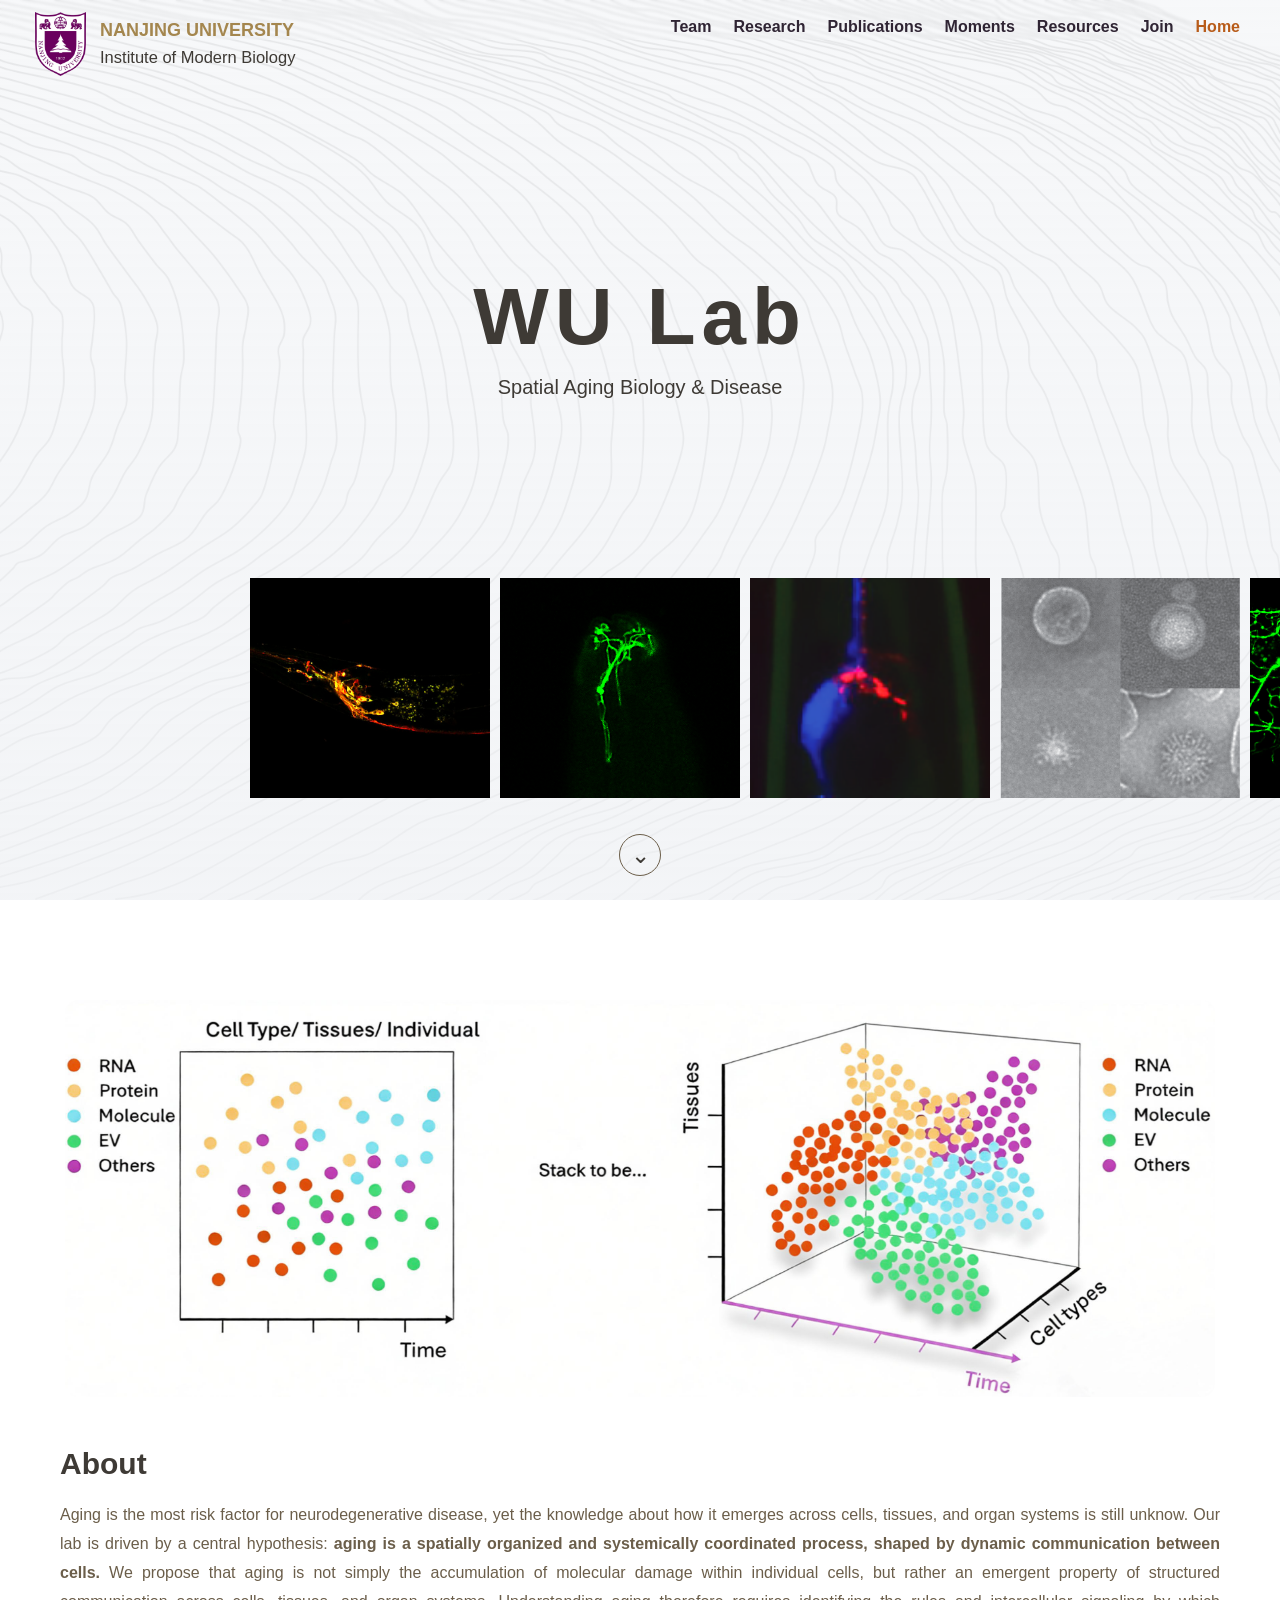
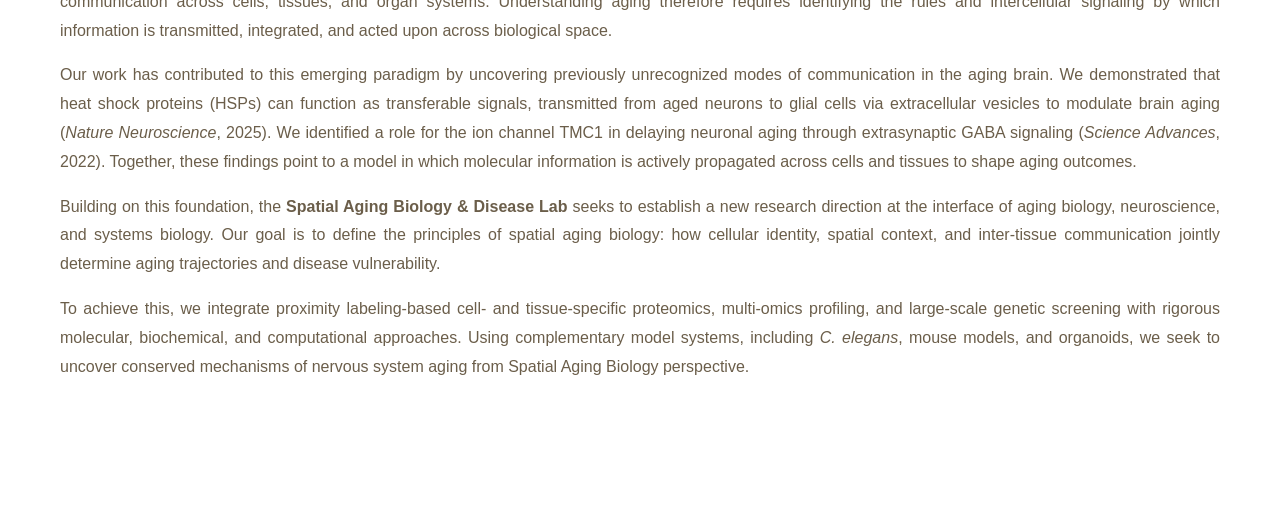
==== index.html @ f55fcb5c "Update index.html" ====
<!DOCTYPE html>
<html lang="en">
<head>
<meta charset="UTF-8">
<title>WU Lab</title>
<link rel="stylesheet" href="css/style.css">
</head>

<body>

<!-- ================= HERO ================= -->
<div class="hero">

    <!-- glass bar -->
    <div class="top-glass-bar"></div>

    <div class="overlay">

        <!-- LOGO -->
        <div class="logo-block">
            <img src="./home/logo-nju.png" class="logo-img">

            <div class="logo-text">
                <div class="logo-line1">NANJING UNIVERSITY</div>
                <div class="logo-line2">Institute of Modern Biology</div>
            </div>
        </div>

        <!-- NAV -->
        <div class="top-right">
            <a href="team.html">Team</a>
            <a href="research.html">Research</a>
            <a href="publications.html">Publications</a>
            <a href="moments.html">Moments</a>
            <a href="resources.html">Resources</a>
            <a href="join.html">Join</a>
            <a href="index.html" class="active">Home</a>
        </div>

        <!-- CENTER -->
        <div class="hero-center">
            <div class="lab-title">WU Lab</div>
            <h1>Spatial Aging Biology & Disease</h1>
        </div>

        <!-- ================= AUTO FLOW STRIP ================= -->
<div class="photo-strip-wrapper" id="wrapper">

    <div class="photo-strip" id="flow">

        <video autoplay muted loop playsinline>
            <source src="./home/home_1.mp4">
        </video>

        <img src="./home/home_2.png"> 
        <img src="./home/home_9.png">
        <img src="./home/home_3.png">
        <img src="./home/home_4.png">
        <img src="./home/home_5.png">
        <img src="./home/home_6.png">
        <img src="./home/home_7.jpg">
        <img src="./home/home_8.png">
        
        <!-- duplicate -->
        <video autoplay muted loop playsinline>
            <source src="./home/home_1.mp4">
        </video>

        <img src="./home/home_2.png"> 
        <img src="./home/home_9.png">
        <img src="./home/home_3.png">
        <img src="./home/home_4.png">
        <img src="./home/home_5.png">
        <img src="./home/home_6.png">
        <img src="./home/home_7.jpg">
        <img src="./home/home_8.png">

    </div>
</div>
        <!-- SCROLL -->
        <div class="scroll-down">
            <div class="circle">
                <div class="arrow">⌄</div>
            </div>
        </div>

    </div>
</div>

<!-- ================= JS (轻量增强：中间放大感) ================= -->
<script>
const strip = document.getElementById("flow");
const wrapper = document.getElementById("wrapper");

let speed = 0.6;
let paused = false;

function autoScroll() {
    if (!paused) {
        wrapper.scrollLeft += speed;

        if (wrapper.scrollLeft >= strip.scrollWidth / 2) {
            wrapper.scrollLeft = 0;
        }
    }
    requestAnimationFrame(autoScroll);
}

wrapper.addEventListener("mouseenter", () => {
    paused = true;
});

wrapper.addEventListener("mouseleave", () => {
    paused = false;
});

autoScroll();
</script>
<!-- ================= CONTENT ================= -->
<div class="content">
    <img src="homepage.jpeg" class="home-img">

    <section class="about">
        <h2>About</h2>

        <p>
            Aging is the most risk factor for neurodegenerative disease, yet the knowledge about how it emerges across cells, tissues, and organ systems is still unknow. 
            Our lab is driven by a central hypothesis: <strong>aging is a spatially organized and systemically coordinated process, shaped by dynamic communication between cells.</strong> 
            We propose that aging is not simply the accumulation of molecular damage within individual cells, but rather an emergent property of structured communication across cells, 
            tissues, and organ systems. Understanding aging therefore requires identifying the rules and intercellular signaling by which information is transmitted, integrated, 
            and acted upon across biological space.
        </p>

        <p>
            Our work has contributed to this emerging paradigm by uncovering previously unrecognized modes of communication in the aging brain. We demonstrated that heat shock proteins (HSPs) can 
            function as transferable signals, transmitted from aged neurons to glial cells via extracellular vesicles to modulate brain aging (<em>Nature Neuroscience</em>, 2025). 
            We identified a role for the ion channel TMC1 in delaying neuronal aging through extrasynaptic GABA signaling (<em>Science Advances</em>, 2022). 
            Together, these findings point to a model in which molecular information is actively propagated across cells and tissues to shape aging outcomes.
        </p>

        <p>
            Building on this foundation, the <strong>Spatial Aging Biology & Disease Lab</strong> seeks to establish a new research direction at the interface of aging biology, 
            neuroscience, and systems biology. Our goal is to define the principles of spatial aging biology: how cellular identity, spatial context, 
            and inter-tissue communication jointly determine aging trajectories and disease vulnerability.
        </p>

        <p>
           To achieve this, we integrate proximity labeling-based cell- and tissue-specific proteomics, multi-omics profiling, 
            and large-scale genetic screening with rigorous molecular, biochemical, and computational approaches. Using complementary model systems, including <em>C. elegans</em>, 
            mouse models, and organoids, we seek to uncover conserved mechanisms of nervous system aging from Spatial Aging Biology perspective.
        </p>
    </section>
</div>

</body>
</html>
---- css/style.css ----
:root {
    --bg: #ffffff;
    --title: #3E3A35;
    --nav: #2F2433;
    --quote: #6B5E4A;
    --accent: #570E52;
}

* {
    box-sizing: border-box;
}

body {
    margin: 0;
    font-family: Arial, sans-serif;
    background: #fff;
    color: var(--title);
}

/* ================= HERO ================= */
.hero {
    height: 100vh;
    position: relative;
    background: url("../home/bg.png") center/cover no-repeat;
    z-index: 0;
}

/* overlay */
.overlay {
    position: absolute;
    inset: 0;
    z-index: 2;
    background: linear-gradient(
        rgba(240,242,245,0.55),
        rgba(240,242,245,0.82)
    );
}
.logo-block,
.top-right,
.hero-center,
.photo-strip-wrapper {
    position: relative;
    z-index: 10;
}
/* ================= GLASS NAV ================= */
/* ：bar不挡按钮 */
.top-glass-bar {
    position: fixed;
    top: 0;
    left: 0;
    width: 100%;
    height: 40px;
    background: rgba(255,255,255,0.03);
    backdrop-filter: blur(1px);
    -webkit-backdrop-filter: blur(1px);
    border-bottom: 1px solid rgba(255,255,255,0.05);
    z-index: 1;
    pointer-events: none;
}

/* ================= LOGO ================= */
.logo-block {
    position: fixed;
    top: 12px;
    left: 35px;
    z-index: 101;
    display: flex;
    gap: 14px;
    align-items: center;
     z-index: 1000;
}

.logo-img {
    height: 64px;
}

.logo-line1 {
    font-size: 18px;
    font-weight: 700;
    color:#a4864e;
    position: relative;
    top: -2px;
}

.logo-line2 {
    font-size: 16.5px;
    font-weight: 500;
}

.logo-text {  /*logo两行间距*/
    display: flex;
    flex-direction: column;
    gap: 5px;
}
/* ================= NAV ================= */
.top-right {
    position: fixed;
    top: 18px;
    right: 40px;
    display: flex;
    gap: 22px;
    z-index: 1000;
}
.top-right a {
    text-decoration: none;
    color: var(--nav);
    font-size: 16px;
    font-weight: 600;
    display: inline-block;
    transition: color 0.25s ease, transform 0.25s ease;
}

.top-right a:hover {
    color: #A63D1E;
    transform: scale(1.08);
}
.top-right a.active {
    color: #B85C1A;
    font-weight: 700;
}

/* ================= CENTER ================= */
.hero-center {
    position: absolute;
    top: 38%;
    left: 50%;
    transform: translate(-50%, -50%);
    text-align: center;
     z-index: 1000;
}

.lab-title {
    font-size: 80px;
    font-weight: 700;
    letter-spacing: 6px;
}

.hero-center h1 {
    font-size: 20px;
    font-weight: 500;
}

/* ================= PHOTO STRIP (AUTO LOOP) ================= */
.photo-strip-wrapper {
    position: absolute;
    bottom: clamp(50px, 8vh, 90px);
    left: 0;
    width: 100%;
    overflow-x: scroll;/*x轴能放大*/
    overflow-y: visible;/*y轴也能放大*/
    scrollbar-width: none;
    z-index: 10;
    padding: 30px 0;/*给hover预留空间*/
}
.photo-strip-wrapper::-webkit-scrollbar {
    display: none;
}

.photo-strip {
    display: flex;
    gap: 10px;       /*图片间距*/
    width: max-content;
}

.photo-strip img,
.photo-strip video {
    width: 240px;
    height: 220px;
    object-fit: cover;
    flex-shrink: 0;
    transition: transform 0.35s ease;
}

.photo-strip img:hover,
.photo-strip video:hover {
    transform: scale(1.35);     /*放大程度*/
    z-index: 20;
    position: relative;
}
/* ================= SCROLL ================= */
.scroll-down {
    position: absolute;
    bottom: 24px;
    left: 50%;
    transform: translateX(-50%);
    z-index: 5;
}

.circle {
    width: 42px;
    height: 42px;
    border: 1px solid var(--quote);
    border-radius: 50%;
    display: flex;
    justify-content: center;
    align-items: center;
}

.arrow {
    font-size: 23px;
}
/* ================= CONTENT ================= */
.content {
    max-width: 1200px;
    margin: auto;
    padding: 80px 20px;
}

.home-img {
    display: block;
    width: 100%;
    max-width: 1150px;
    height: auto;
    margin: 20px auto 50px;
    border-radius: 14px;
}

/* 图片容器 */
.img-wrapper {
    display: flex;
    justify-content: center;
}

/* ================= TEXT ================= */
section {
    margin-bottom: 60px;
}

h2 {
    font-size: 30px;
    margin-bottom: 20px;
    color: var(--title);
}

p {
    line-height: 1.8;
    color: var(--quote);
    text-align: justify;
}

/* ================= CARDS ================= */
.cards {
    display: grid;
    grid-template-columns: repeat(3, 1fr);
    gap: 24px;
}

.card {
    background: white;
    padding: 24px;
    border-radius: 16px;
    box-shadow: 0 8px 25px rgba(0,0,0,0.06);
    transition: 0.3s;
}

.card:hover {
    transform: translateY(-6px);
}

.card h3 {
    margin-bottom: 12px;
    color: var(--title);
}

.card p {
    color: var(--quote);
}
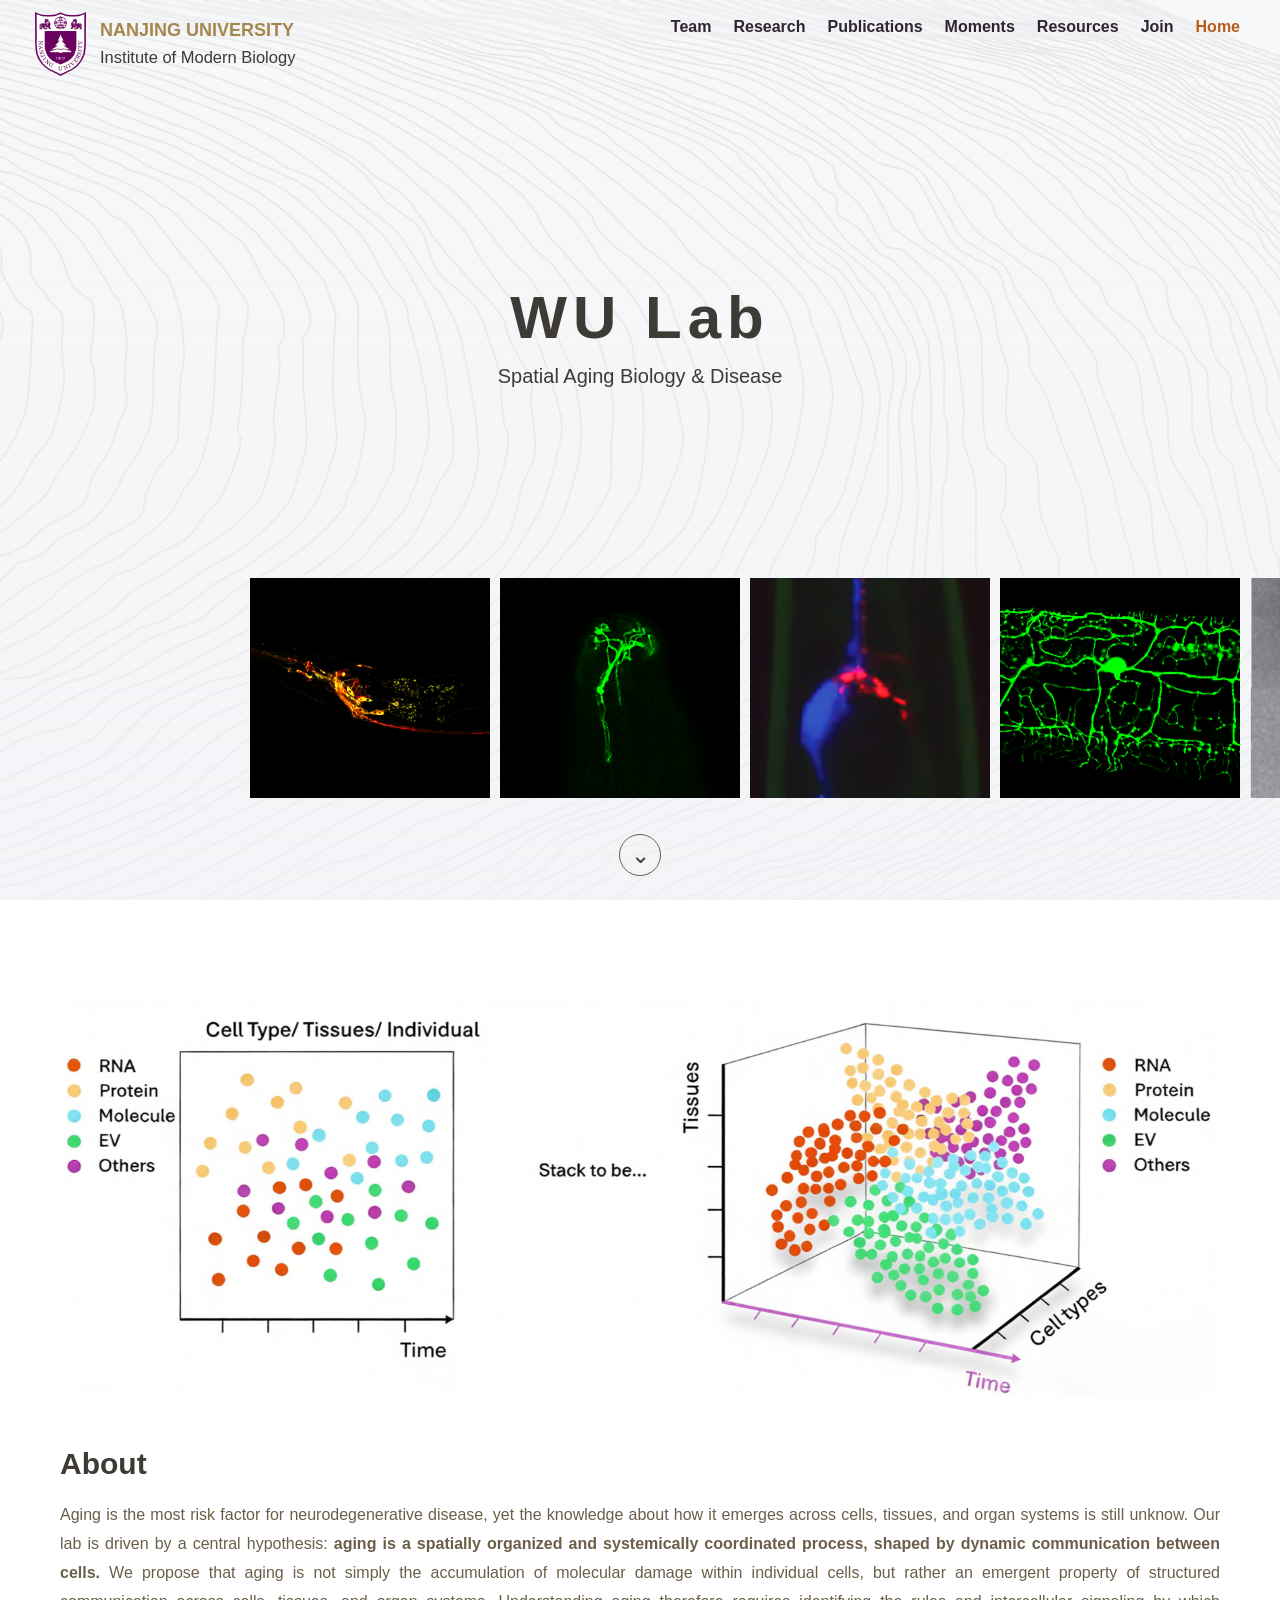
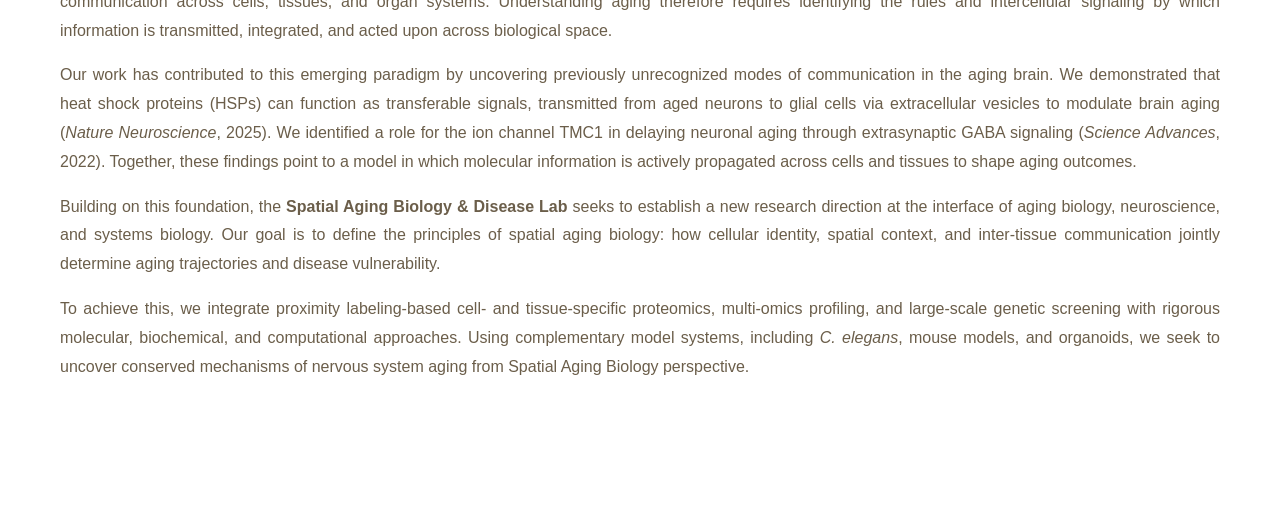
==== commit e0e6d337: "Update index.html" ====
--- a/index.html
+++ b/index.html
@@ -55,8 +55,8 @@
         <img src="./home/home_2.png"> 
         <img src="./home/home_9.png">
         <img src="./home/home_3.png">
+        <img src="./home/home_5.png">
         <img src="./home/home_4.png">
-        <img src="./home/home_5.png">
         <img src="./home/home_6.png">
         <img src="./home/home_7.jpg">
         <img src="./home/home_8.png">
@@ -69,8 +69,8 @@
         <img src="./home/home_2.png"> 
         <img src="./home/home_9.png">
         <img src="./home/home_3.png">
+        <img src="./home/home_5.png">
         <img src="./home/home_4.png">
-        <img src="./home/home_5.png">
         <img src="./home/home_6.png">
         <img src="./home/home_7.jpg">
         <img src="./home/home_8.png">
--- a/css/style.css
+++ b/css/style.css
@@ -130,7 +130,7 @@
 }
 
 .lab-title {
-    font-size: 80px;
+    font-size: 60px;
     font-weight: 700;
     letter-spacing: 6px;
 }
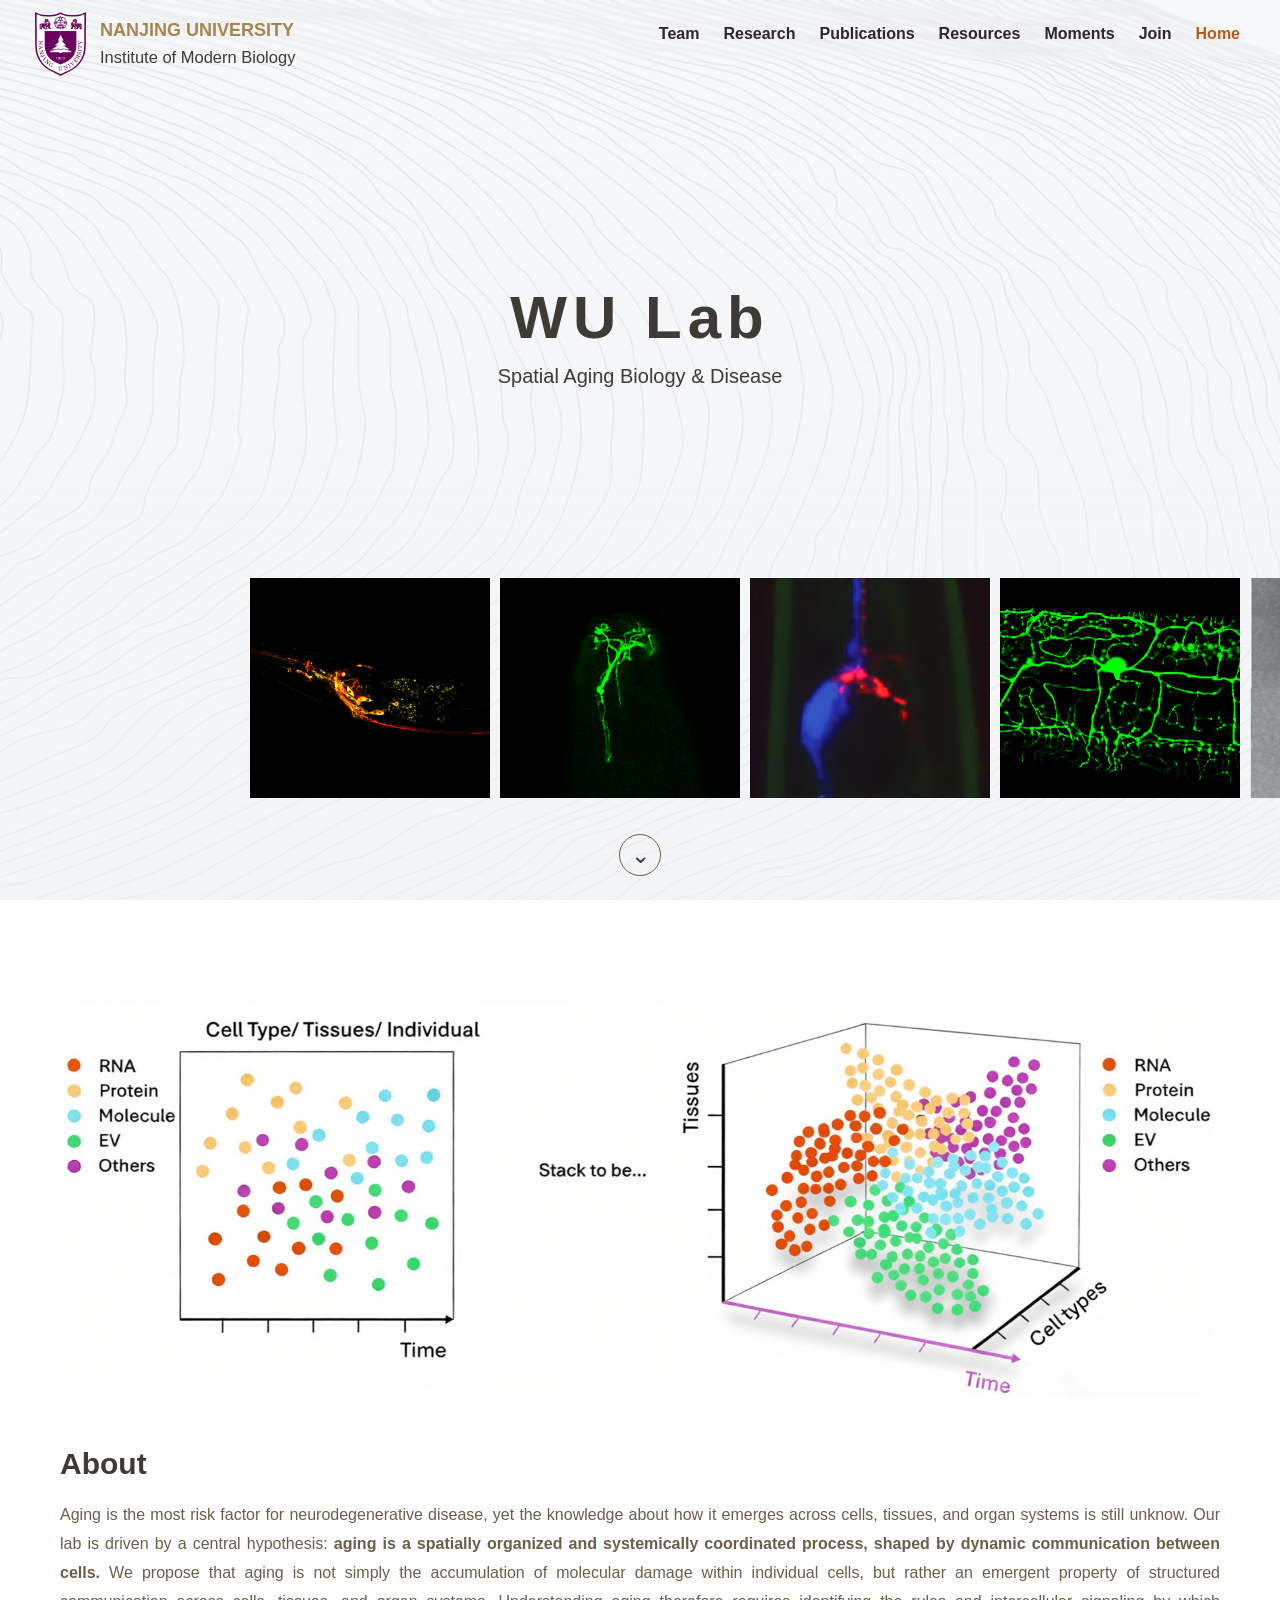
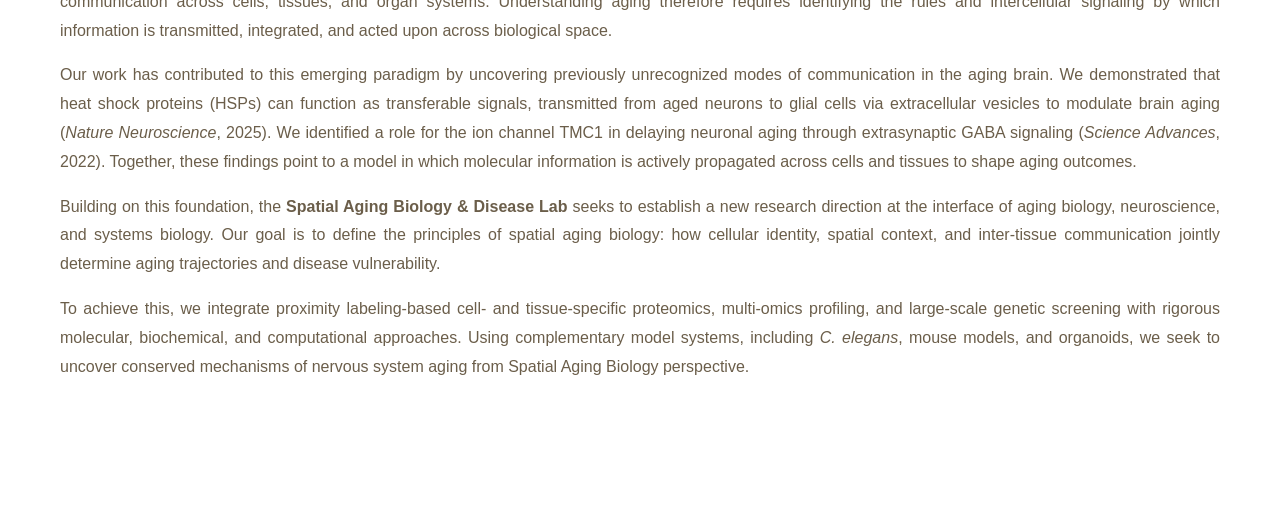
==== commit b6778edb: "Update index.html" ====
--- a/index.html
+++ b/index.html
@@ -31,8 +31,8 @@
             <a href="team.html">Team</a>
             <a href="research.html">Research</a>
             <a href="publications.html">Publications</a>
+            <a href="resources.html">Resources</a>
             <a href="moments.html">Moments</a>
-            <a href="resources.html">Resources</a>
             <a href="join.html">Join</a>
             <a href="index.html" class="active">Home</a>
         </div>
--- a/css/style.css
+++ b/css/style.css
@@ -42,6 +42,68 @@
     position: relative;
     z-index: 10;
 }
+
+/* ================= LOGO ================= */
+.logo-block {
+    position: fixed;
+    top: 12px;
+    left: 35px;
+    z-index: 101;
+    display: flex;
+    gap: 14px;
+    align-items: center;
+     z-index: 1000;
+}
+
+.logo-img {
+    height: 64px;
+}
+
+.logo-line1 {
+    font-size: 18px;
+    font-weight: 700;
+    color:#a4864e;
+    position: relative;
+    top: -2px;
+}
+
+.logo-line2 {
+    font-size: 16.5px;
+    font-weight: 500;
+}
+
+.logo-text {  /*logo两行间距*/
+    display: flex;
+    flex-direction: column;
+    gap: 5px;
+}
+/* ================= NAV ================= */
+.top-right {
+    position: fixed;
+    top: 25px;
+    right: 40px;
+    display: flex;
+    gap: 24px;
+    z-index: 1000;
+}
+.top-right a {
+    text-decoration: none;
+    color: var(--nav);
+    font-size: 16px;
+    font-weight: 600;
+    display: inline-block;
+    transition: color 0.25s ease, transform 0.25s ease;
+}
+
+.top-right a:hover {
+    color: #A63D1E;
+    transform: scale(1.08);
+}
+.top-right a.active {
+    color: #B85C1A;
+    font-weight: 700;
+}
+
 /* ================= GLASS NAV ================= */
 /* ：bar不挡按钮 */
 .top-glass-bar {
@@ -49,74 +111,13 @@
     top: 0;
     left: 0;
     width: 100%;
-    height: 40px;
+    height: 60px;
     background: rgba(255,255,255,0.03);
     backdrop-filter: blur(1px);
     -webkit-backdrop-filter: blur(1px);
     border-bottom: 1px solid rgba(255,255,255,0.05);
     z-index: 1;
     pointer-events: none;
-}
-
-/* ================= LOGO ================= */
-.logo-block {
-    position: fixed;
-    top: 12px;
-    left: 35px;
-    z-index: 101;
-    display: flex;
-    gap: 14px;
-    align-items: center;
-     z-index: 1000;
-}
-
-.logo-img {
-    height: 64px;
-}
-
-.logo-line1 {
-    font-size: 18px;
-    font-weight: 700;
-    color:#a4864e;
-    position: relative;
-    top: -2px;
-}
-
-.logo-line2 {
-    font-size: 16.5px;
-    font-weight: 500;
-}
-
-.logo-text {  /*logo两行间距*/
-    display: flex;
-    flex-direction: column;
-    gap: 5px;
-}
-/* ================= NAV ================= */
-.top-right {
-    position: fixed;
-    top: 18px;
-    right: 40px;
-    display: flex;
-    gap: 22px;
-    z-index: 1000;
-}
-.top-right a {
-    text-decoration: none;
-    color: var(--nav);
-    font-size: 16px;
-    font-weight: 600;
-    display: inline-block;
-    transition: color 0.25s ease, transform 0.25s ease;
-}
-
-.top-right a:hover {
-    color: #A63D1E;
-    transform: scale(1.08);
-}
-.top-right a.active {
-    color: #B85C1A;
-    font-weight: 700;
 }
 
 /* ================= CENTER ================= */
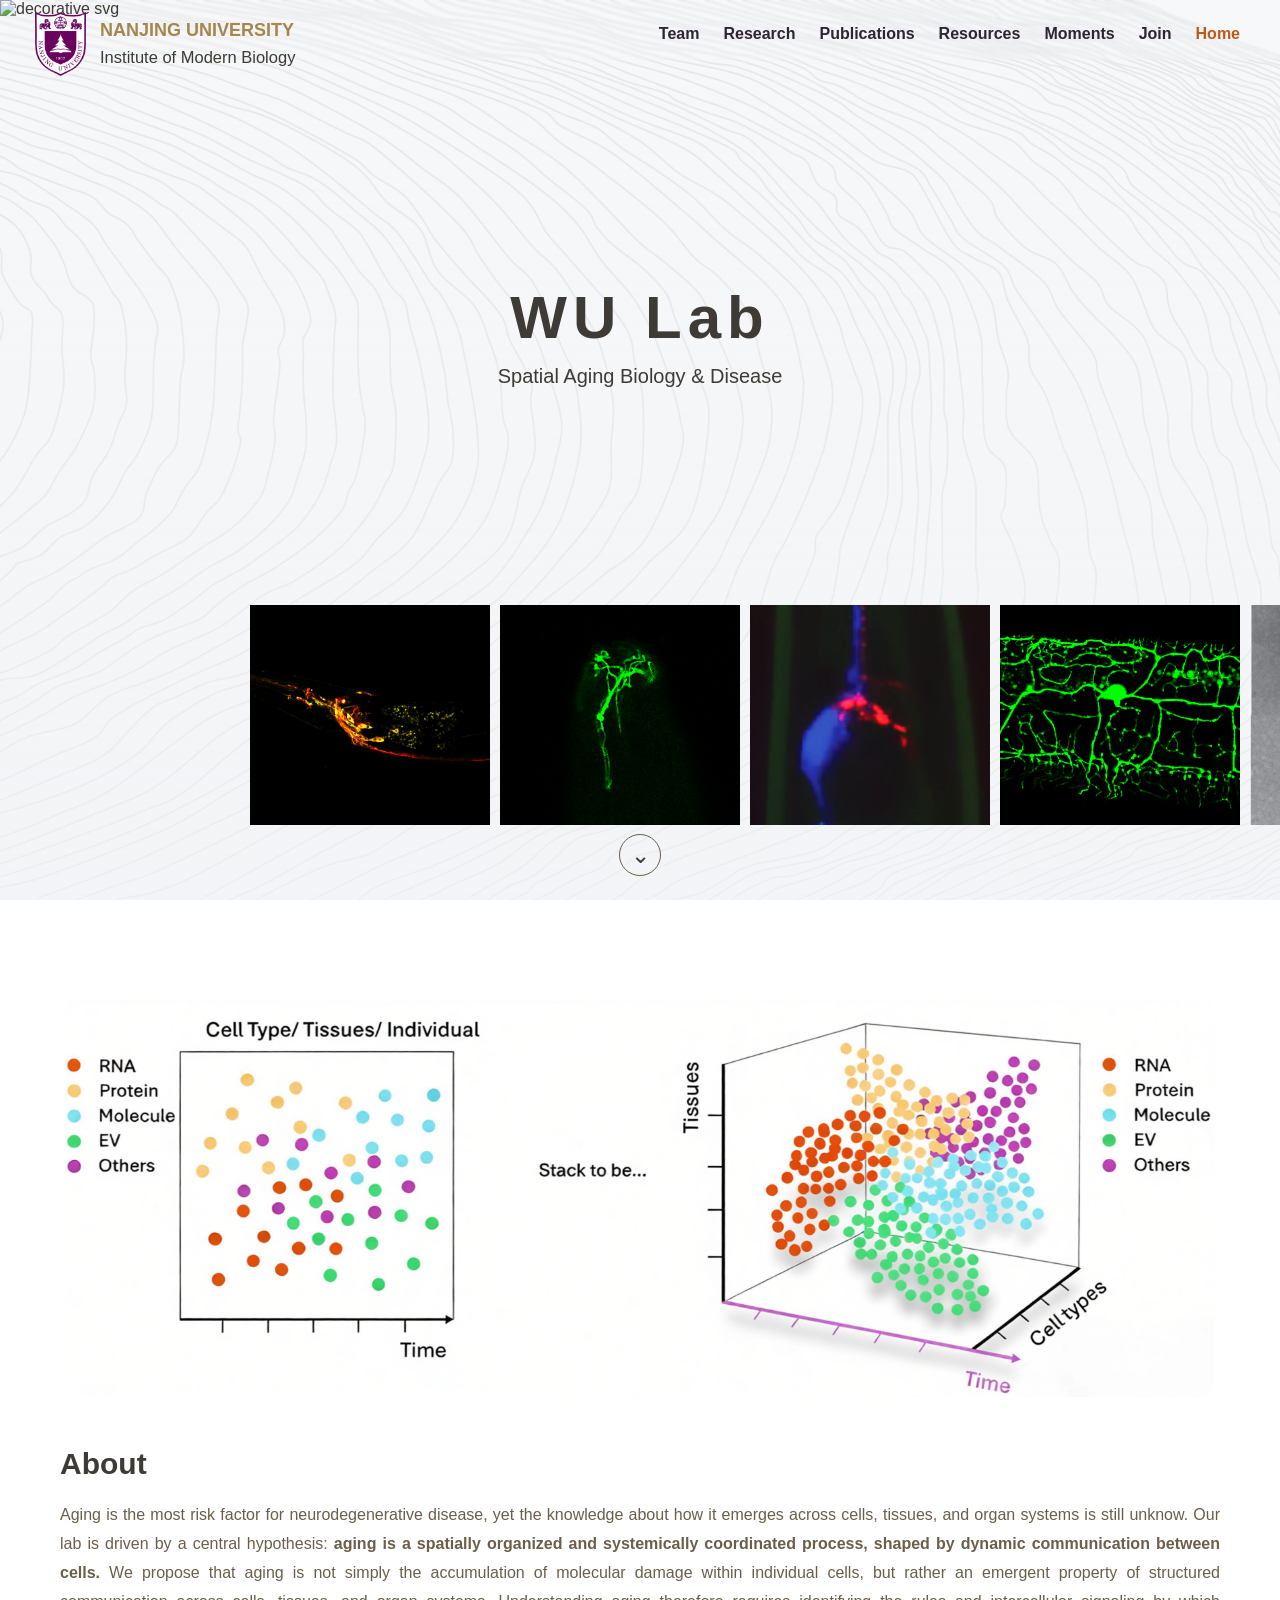
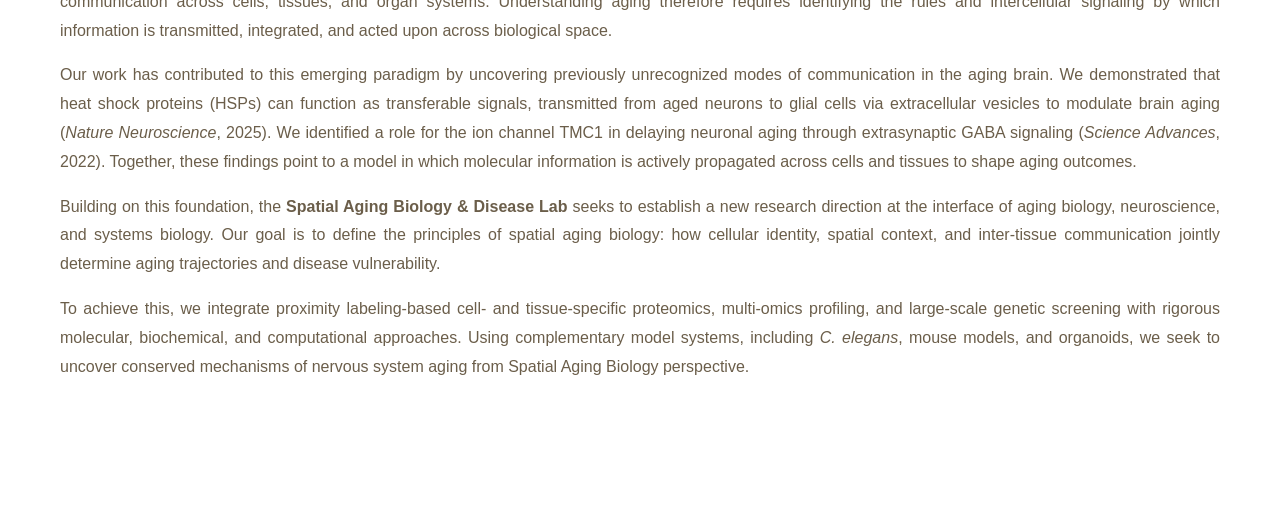
==== commit 989fa6f6: "Update index.html" ====
--- a/index.html
+++ b/index.html
@@ -1,7 +1,7 @@
 <!DOCTYPE html>
 <html lang="en">
 <head>
-<meta charset="UTF-8">
+<meta charset="UTF-8"> 
 <title>WU Lab</title>
 <link rel="stylesheet" href="css/style.css">
 </head>
@@ -77,7 +77,13 @@
 
     </div>
 </div>
-        <!-- SCROLL -->
+        
+<!-- SVG -->
+<div class="hero-svg">
+    <img src="home/neuron-glia-1.svg" alt="decorative svg">
+</div>
+        
+<!-- SCROLL -->
         <div class="scroll-down">
             <div class="circle">
                 <div class="arrow">⌄</div>
--- a/css/style.css
+++ b/css/style.css
@@ -144,7 +144,7 @@
 /* ================= PHOTO STRIP (AUTO LOOP) ================= */
 .photo-strip-wrapper {
     position: absolute;
-    bottom: clamp(50px, 8vh, 90px);
+    bottom: clamp(5px, 8vh, 45px); /*控制整体上下位置*/
     left: 0;
     width: 100%;
     overflow-x: scroll;/*x轴能放大*/
@@ -178,6 +178,7 @@
     z-index: 20;
     position: relative;
 }
+
 /* ================= SCROLL ================= */
 .scroll-down {
     position: absolute;
@@ -200,6 +201,7 @@
 .arrow {
     font-size: 23px;
 }
+
 /* ================= CONTENT ================= */
 .content {
     max-width: 1200px;
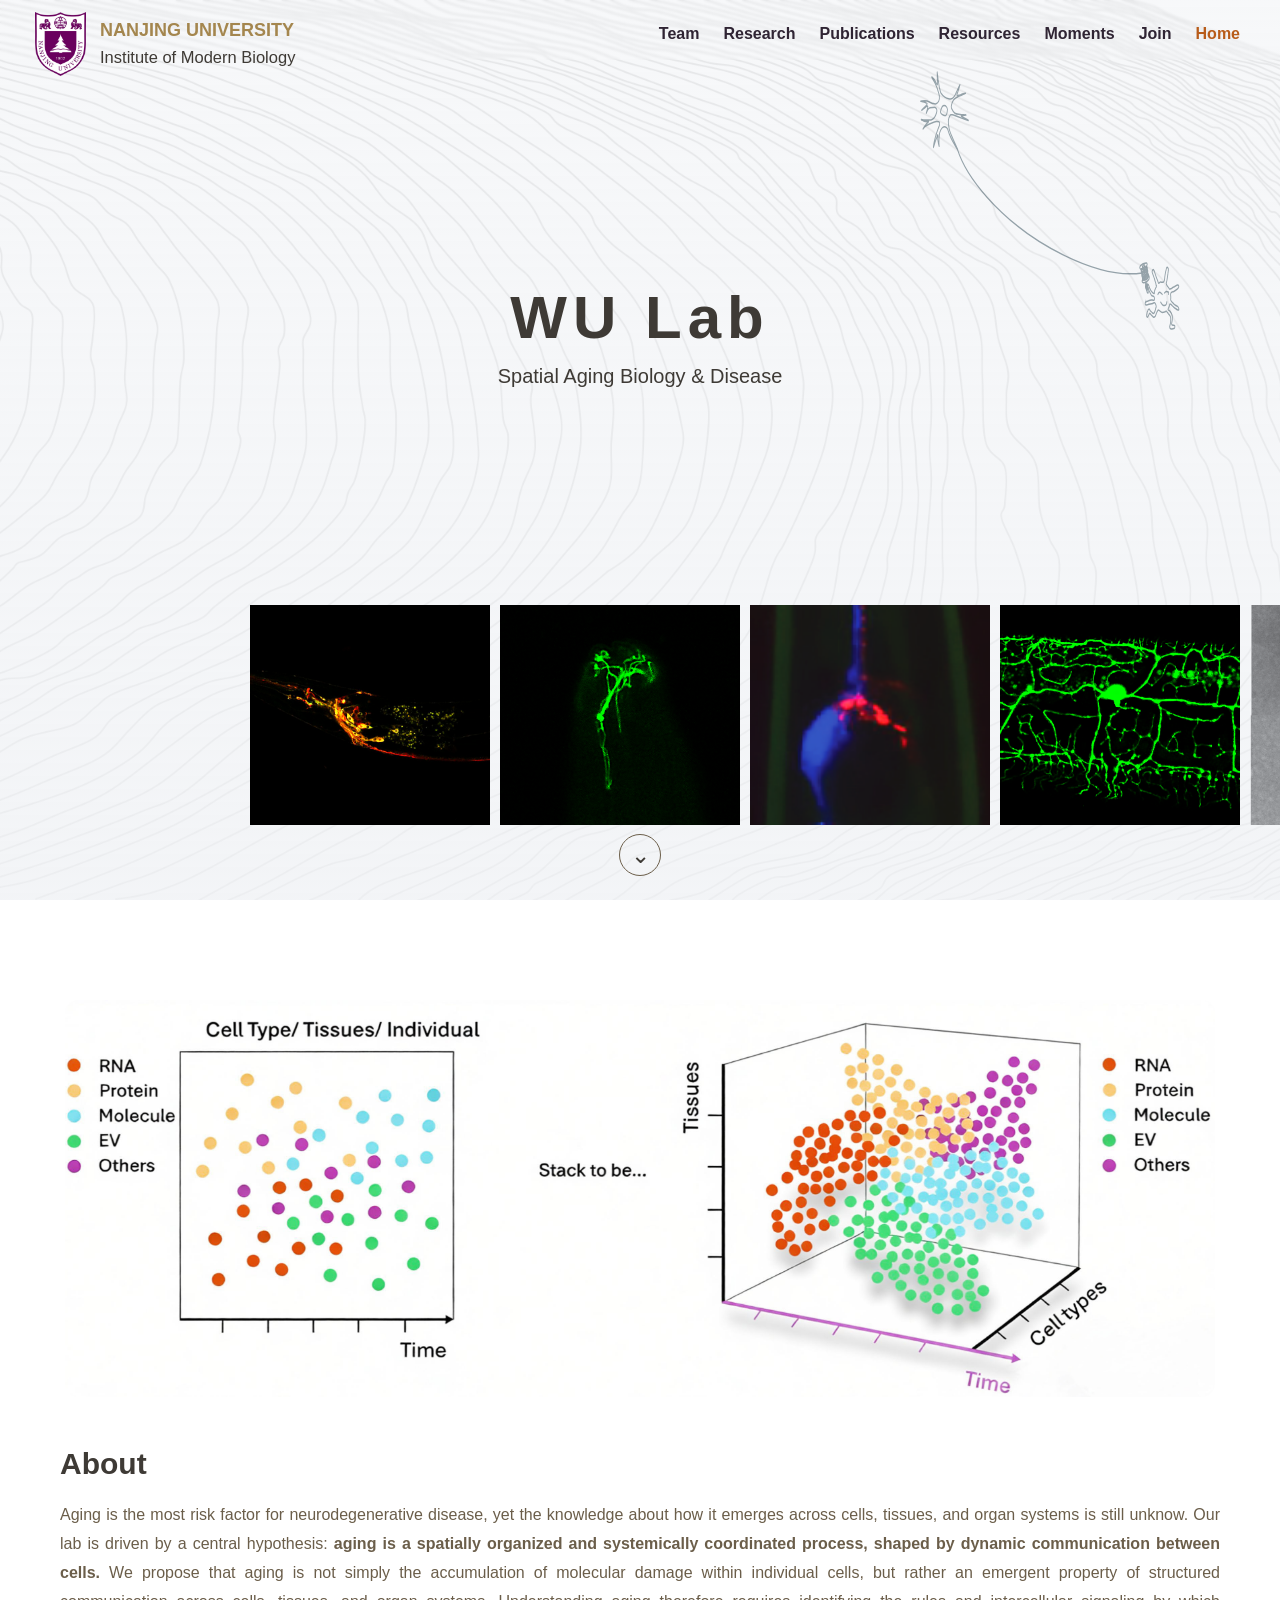
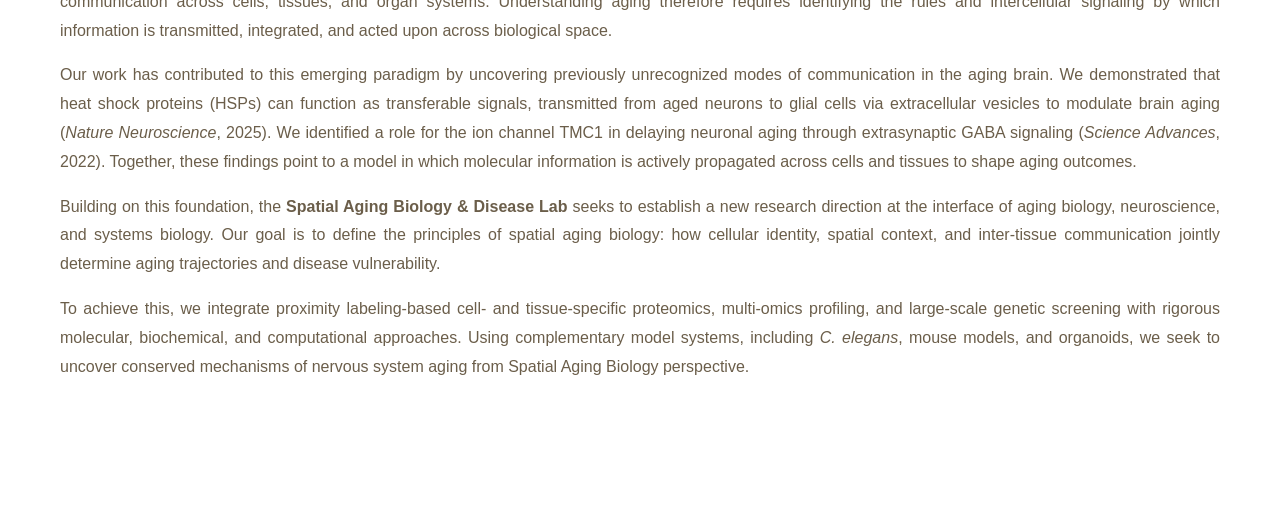
==== commit 25f76c8d: "Update index.html" ====
--- a/index.html
+++ b/index.html
@@ -15,33 +15,38 @@
     <div class="top-glass-bar"></div>
 
     <div class="overlay">
+        
+    <!-- SVG -->
+    <div class="hero-svg">
+        <img src="home/neuron-glia-1.svg" alt="decorative svg">
+    </div>
+    
+    <!-- LOGO -->
+    <div class="logo-block">
+        <img src="./home/logo-nju.png" class="logo-img">
 
-        <!-- LOGO -->
-        <div class="logo-block">
-            <img src="./home/logo-nju.png" class="logo-img">
+        <div class="logo-text">
+            <div class="logo-line1">NANJING UNIVERSITY</div>
+            <div class="logo-line2">Institute of Modern Biology</div>
+        </div>
+    </div>
 
-            <div class="logo-text">
-                <div class="logo-line1">NANJING UNIVERSITY</div>
-                <div class="logo-line2">Institute of Modern Biology</div>
-            </div>
-        </div>
+    <!-- NAV -->
+    <div class="top-right">
+        <a href="team.html">Team</a>
+        <a href="research.html">Research</a>
+        <a href="publications.html">Publications</a>
+        <a href="resources.html">Resources</a>
+        <a href="moments.html">Moments</a>
+        <a href="join.html">Join</a>
+        <a href="index.html" class="active">Home</a>
+    </div>
 
-        <!-- NAV -->
-        <div class="top-right">
-            <a href="team.html">Team</a>
-            <a href="research.html">Research</a>
-            <a href="publications.html">Publications</a>
-            <a href="resources.html">Resources</a>
-            <a href="moments.html">Moments</a>
-            <a href="join.html">Join</a>
-            <a href="index.html" class="active">Home</a>
-        </div>
-
-        <!-- CENTER -->
-        <div class="hero-center">
-            <div class="lab-title">WU Lab</div>
-            <h1>Spatial Aging Biology & Disease</h1>
-        </div>
+    <!-- CENTER -->
+    <div class="hero-center">
+        <div class="lab-title">WU Lab</div>
+        <h1>Spatial Aging Biology & Disease</h1>
+    </div>
 
         <!-- ================= AUTO FLOW STRIP ================= -->
 <div class="photo-strip-wrapper" id="wrapper">
@@ -76,11 +81,6 @@
         <img src="./home/home_8.png">
 
     </div>
-</div>
-        
-<!-- SVG -->
-<div class="hero-svg">
-    <img src="home/neuron-glia-1.svg" alt="decorative svg">
 </div>
         
 <!-- SCROLL -->
--- a/css/style.css
+++ b/css/style.css
@@ -140,7 +140,22 @@
     font-size: 20px;
     font-weight: 500;
 }
-
+/* ================= neuron-glia svg ================= */
+.hero-svg {
+    position: absolute;
+    top: 70px;
+    right: 100px;
+    width: 260px;
+    height: 260px;
+    z-index: 3;
+    pointer-events: none;
+}
+
+.hero-svg img {
+    width: 100%;
+    height: 100%;
+    opacity: 0.4;
+}
 /* ================= PHOTO STRIP (AUTO LOOP) ================= */
 .photo-strip-wrapper {
     position: absolute;
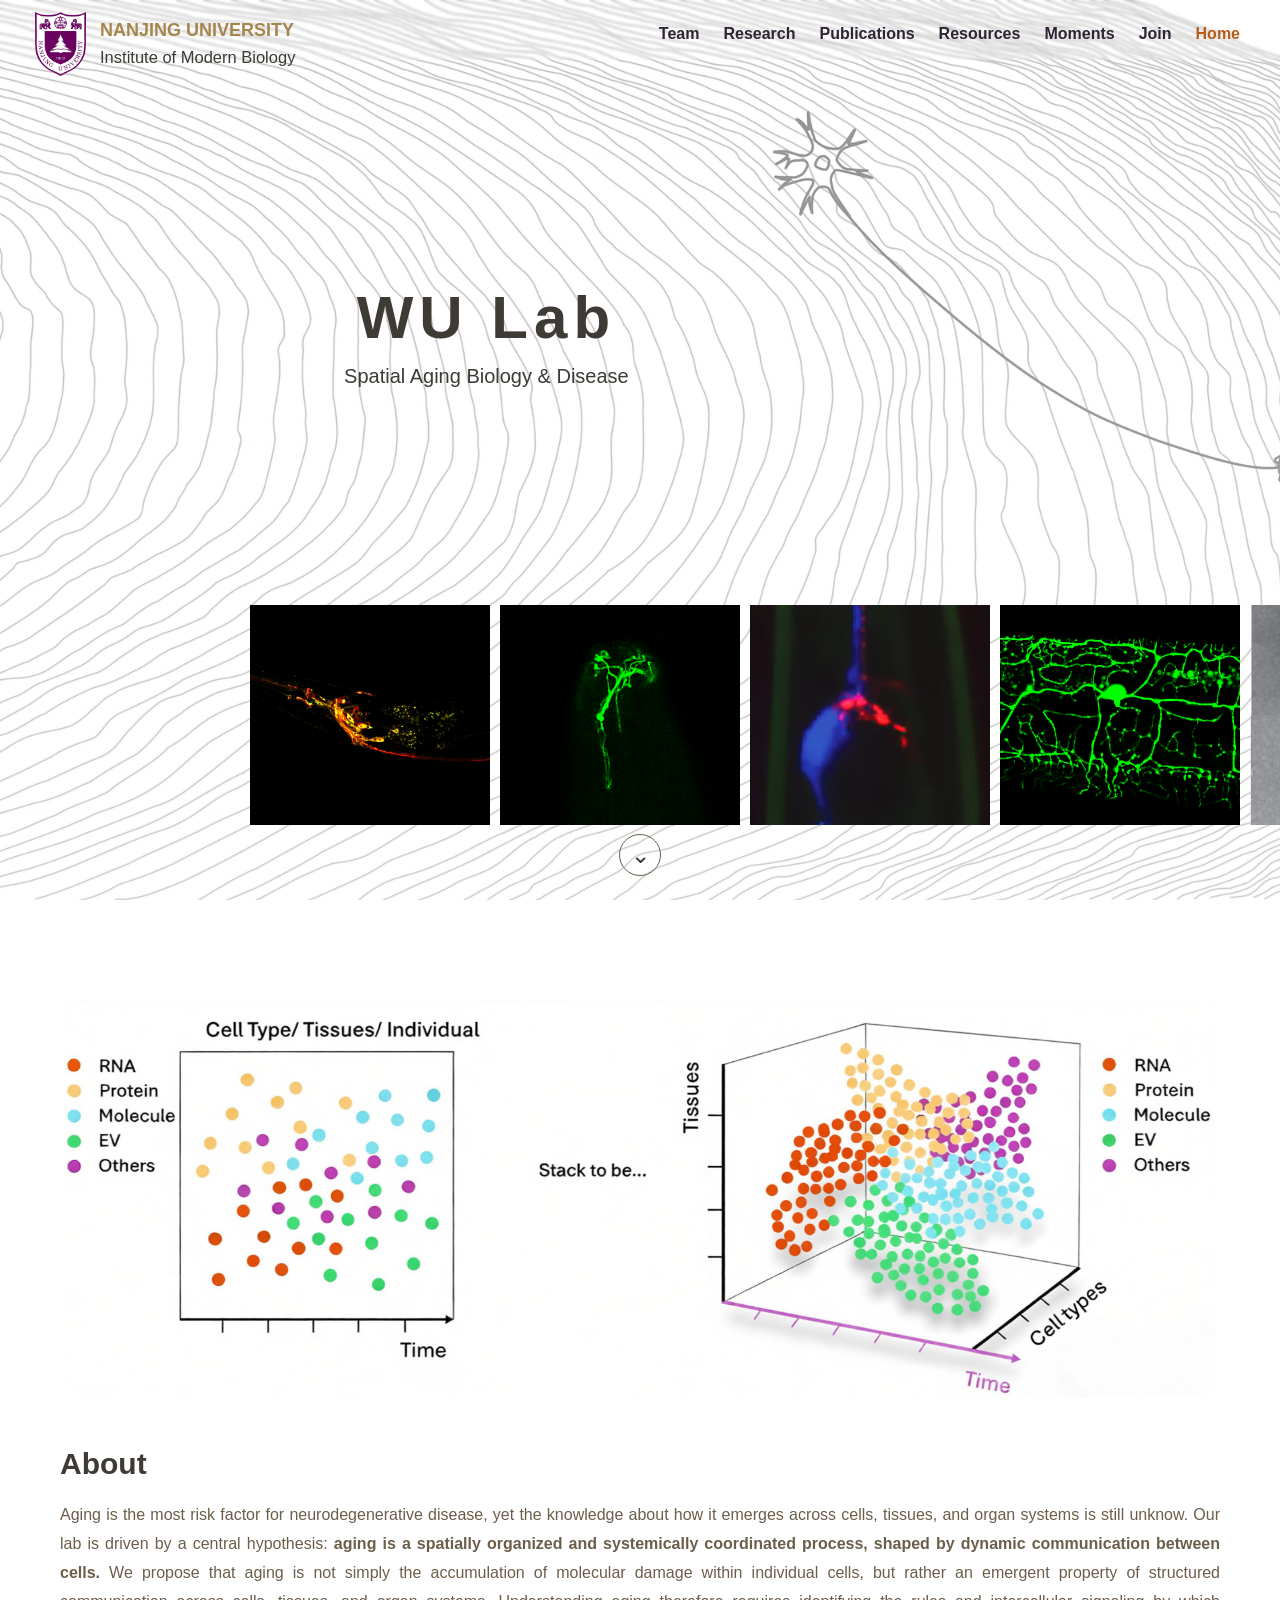
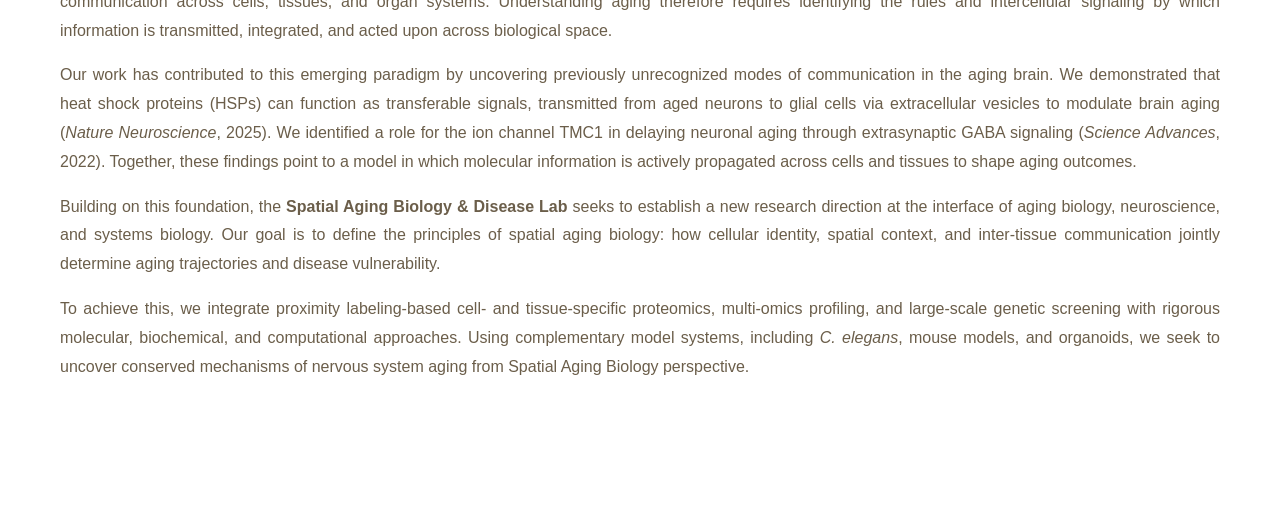
==== commit 6548b6fd: "Update index.html" ====
--- a/index.html
+++ b/index.html
@@ -15,11 +15,6 @@
     <div class="top-glass-bar"></div>
 
     <div class="overlay">
-        
-    <!-- SVG -->
-    <div class="hero-svg">
-        <img src="home/neuron-glia-1.svg" alt="decorative svg">
-    </div>
     
     <!-- LOGO -->
     <div class="logo-block">
--- a/css/style.css
+++ b/css/style.css
@@ -5,7 +5,7 @@
     --quote: #6B5E4A;
     --accent: #570E52;
 }
-
+ 
 * {
     box-sizing: border-box;
 }
@@ -31,13 +31,12 @@
     inset: 0;
     z-index: 2;
     background: linear-gradient(
-        rgba(240,242,245,0.55),
-        rgba(240,242,245,0.82)
+        rgba(255,255,255,0.15),
+        rgba(255,255,255,0.32)
     );
 }
 .logo-block,
 .top-right,
-.hero-center,
 .photo-strip-wrapper {
     position: relative;
     z-index: 10;
@@ -124,7 +123,7 @@
 .hero-center {
     position: absolute;
     top: 38%;
-    left: 50%;
+    left: clamp(38%, 32vw, 45%);
     transform: translate(-50%, -50%);
     text-align: center;
      z-index: 1000;
@@ -140,22 +139,7 @@
     font-size: 20px;
     font-weight: 500;
 }
-/* ================= neuron-glia svg ================= */
-.hero-svg {
-    position: absolute;
-    top: 70px;
-    right: 100px;
-    width: 260px;
-    height: 260px;
-    z-index: 3;
-    pointer-events: none;
-}
-
-.hero-svg img {
-    width: 100%;
-    height: 100%;
-    opacity: 0.4;
-}
+
 /* ================= PHOTO STRIP (AUTO LOOP) ================= */
 .photo-strip-wrapper {
     position: absolute;
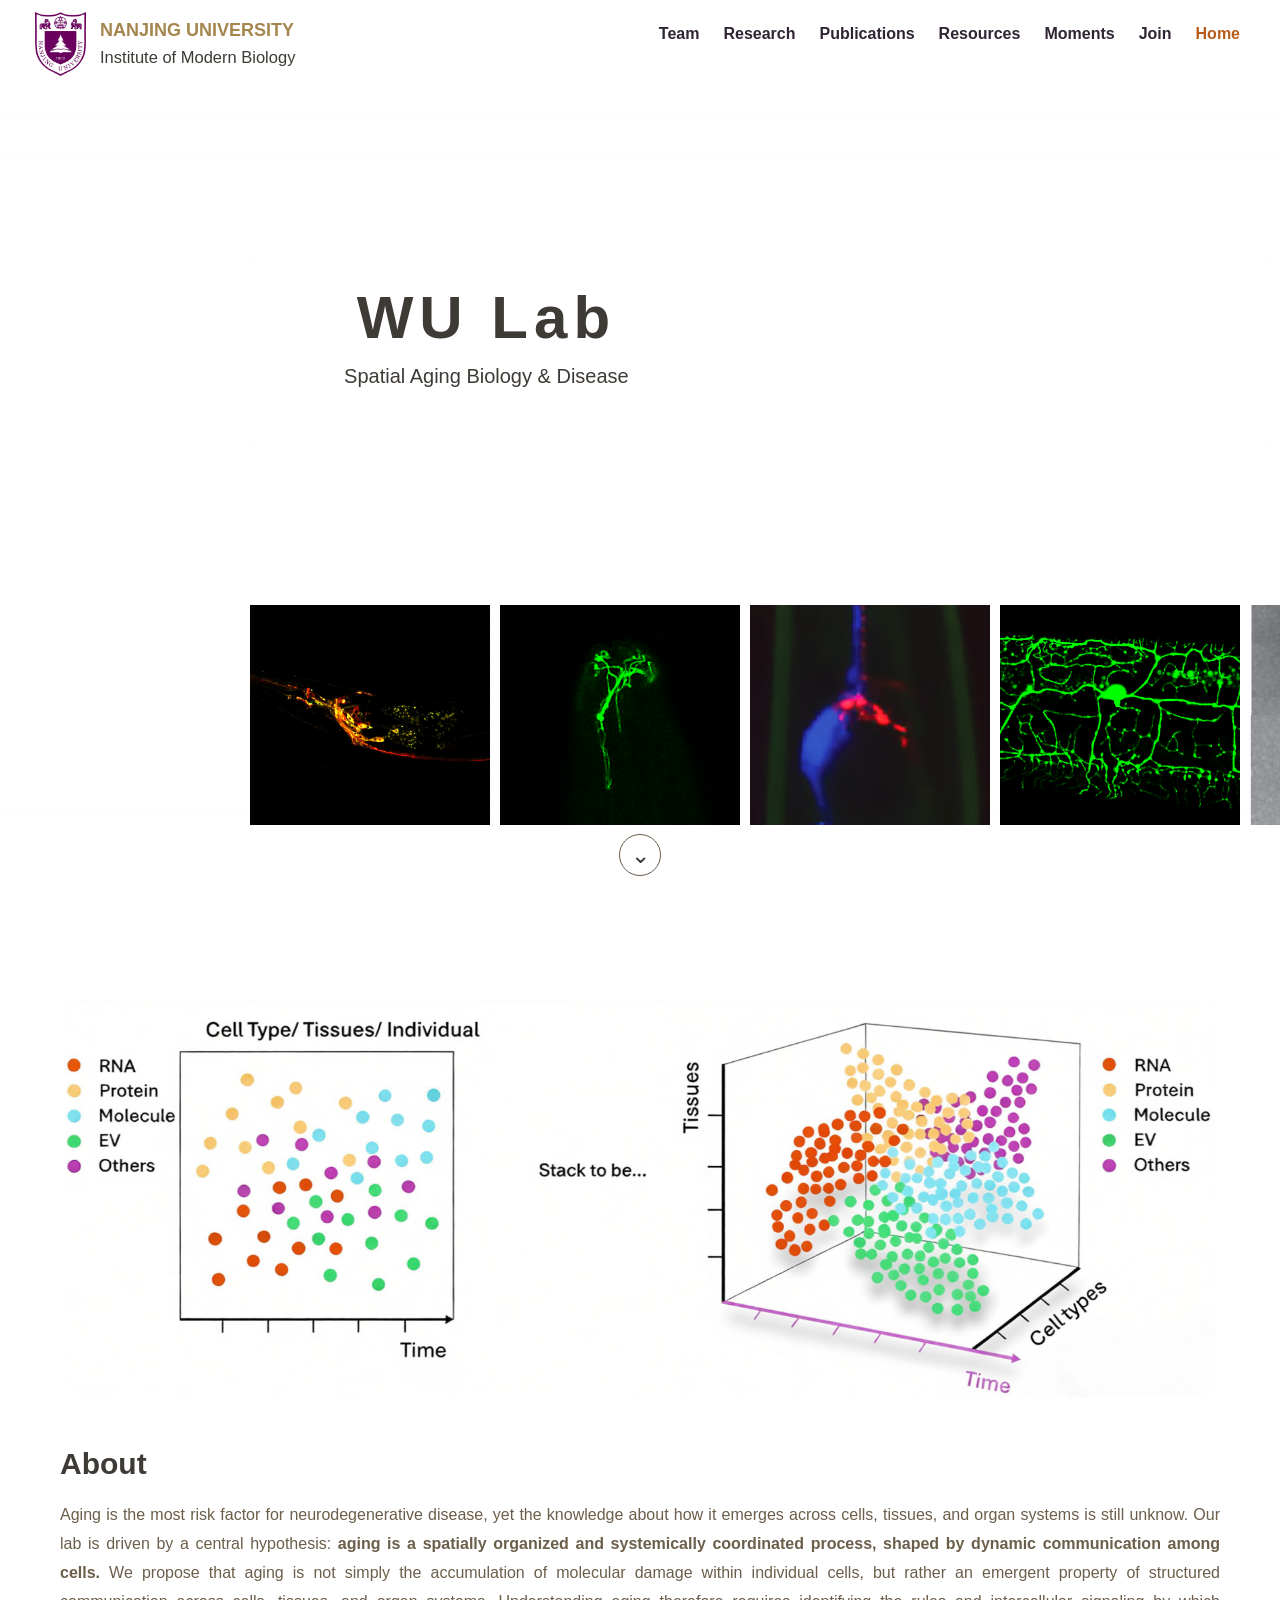
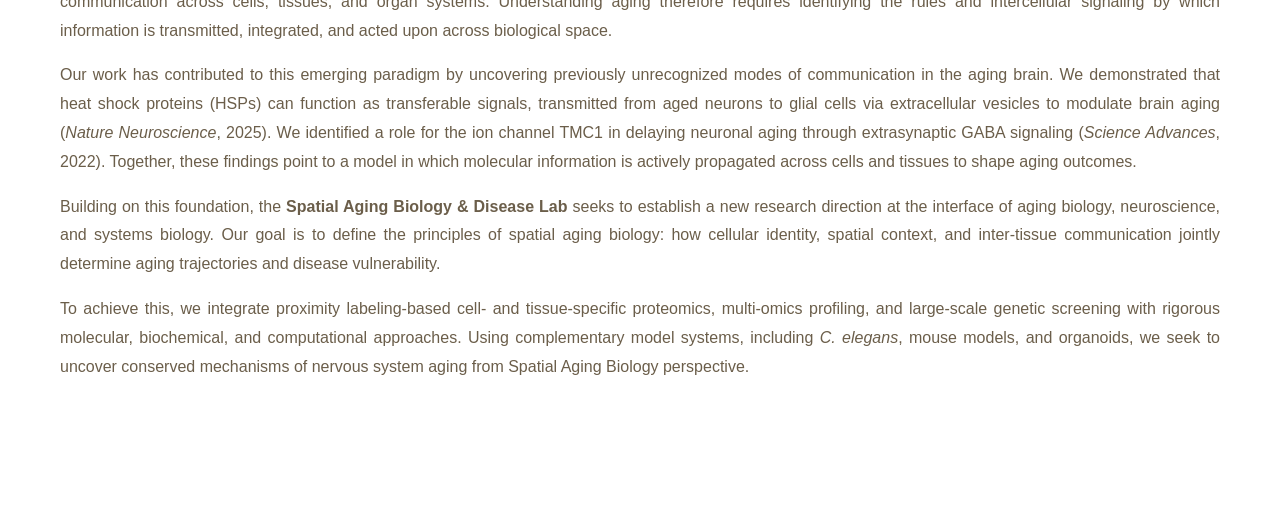
==== commit 453150d1: "Update index.html" ====
--- a/index.html
+++ b/index.html
@@ -126,7 +126,7 @@
 
         <p>
             Aging is the most risk factor for neurodegenerative disease, yet the knowledge about how it emerges across cells, tissues, and organ systems is still unknow. 
-            Our lab is driven by a central hypothesis: <strong>aging is a spatially organized and systemically coordinated process, shaped by dynamic communication between cells.</strong> 
+            Our lab is driven by a central hypothesis: <strong>aging is a spatially organized and systemically coordinated process, shaped by dynamic communication among cells.</strong> 
             We propose that aging is not simply the accumulation of molecular damage within individual cells, but rather an emergent property of structured communication across cells, 
             tissues, and organ systems. Understanding aging therefore requires identifying the rules and intercellular signaling by which information is transmitted, integrated, 
             and acted upon across biological space.
